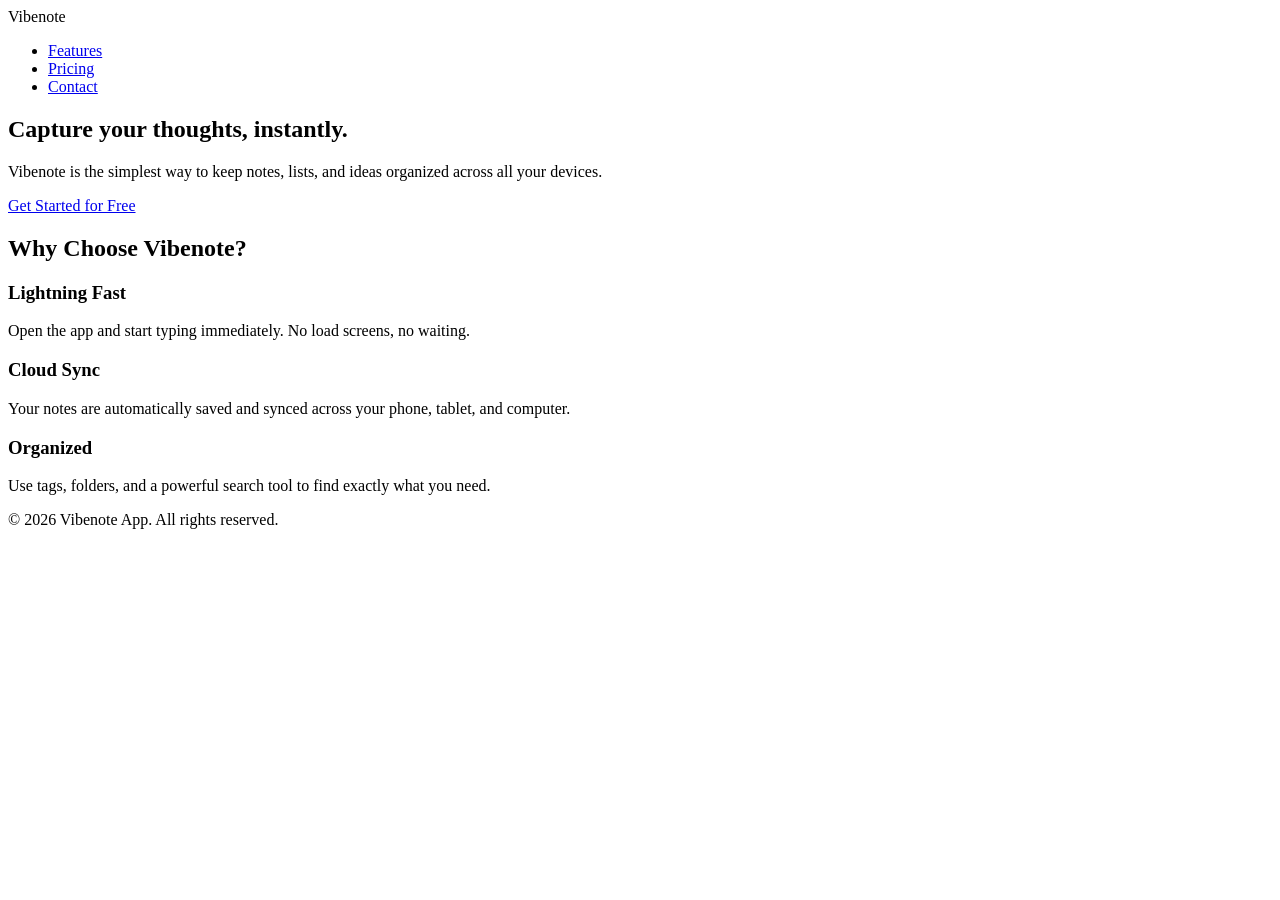
==== index.html @ c0d6f936 "Create index.html" ====
<!DOCTYPE html>
<html lang="en">
<head>
    <meta charset="UTF-8">
    <meta name="viewport" content="width=device-width, initial-scale=1.0">
    <title>Vibenote - The Best Notes App</title>
    <link rel="stylesheet" href="styles.css">
</head>
<body>

    <header>
        <div class="logo">Vibenote</div>
        <nav>
            <ul>
                <li><a href="#features">Features</a></li>
                <li><a href="#pricing">Pricing</a></li>
                <li><a href="#contact">Contact</a></li>
            </ul>
        </nav>
    </header>

    <section class="hero">
        <div class="hero-content">
            <h1>Capture your thoughts, instantly.</h1>
            <p>Vibenote is the simplest way to keep notes, lists, and ideas organized across all your devices.</p>
            <a href="#" class="cta-button">Get Started for Free</a>
        </div>
    </section>

    <section id="features" class="features">
        <h2>Why Choose Vibenote?</h2>
        <div class="feature-grid">
            <div class="feature-card">
                <h3>Lightning Fast</h3>
                <p>Open the app and start typing immediately. No load screens, no waiting.</p>
            </div>
            <div class="feature-card">
                <h3>Cloud Sync</h3>
                <p>Your notes are automatically saved and synced across your phone, tablet, and computer.</p>
            </div>
            <div class="feature-card">
                <h3>Organized</h3>
                <p>Use tags, folders, and a powerful search tool to find exactly what you need.</p>
            </div>
        </div>
    </section>

    <footer>
        <p>&copy; 2026 Vibenote App. All rights reserved.</p>
    </footer>

</body>
</html>
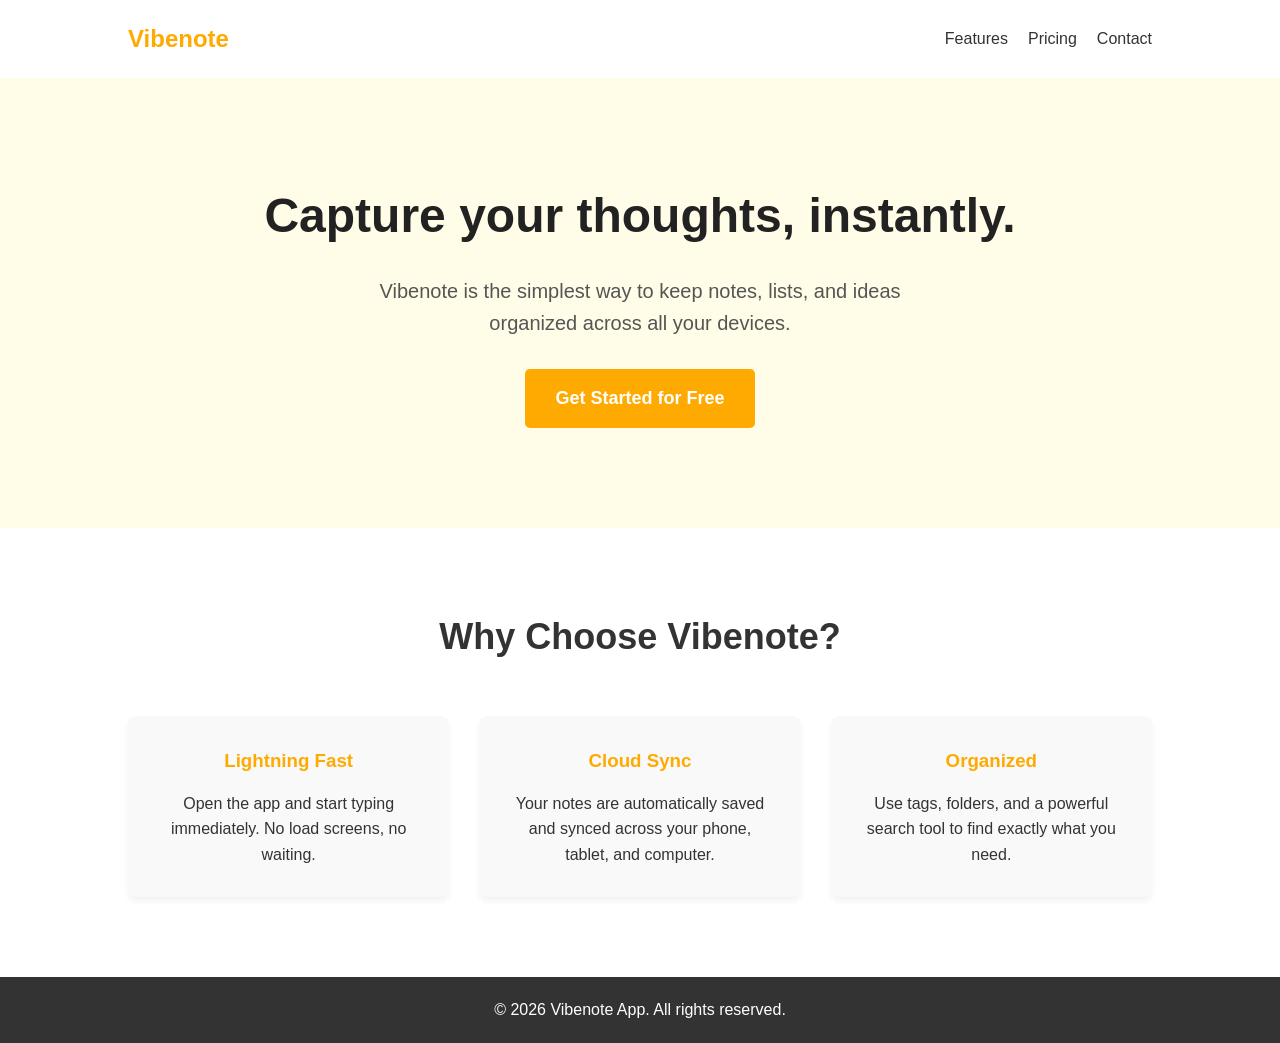
==== commit 4bb0401e: "Update index.html" ====
--- a/index.html
+++ b/index.html
@@ -23,7 +23,7 @@
         <div class="hero-content">
             <h1>Capture your thoughts, instantly.</h1>
             <p>Vibenote is the simplest way to keep notes, lists, and ideas organized across all your devices.</p>
-            <a href="#" class="cta-button">Get Started for Free</a>
+            <a href="vibenoteweb.github.io/app.html" class="cta-button">Get Started for Free</a>
         </div>
     </section>
 
--- a/styles.css
+++ b/styles.css
@@ -0,0 +1,132 @@
+/* General Reset and Base Styles */
+* {
+    margin: 0;
+    padding: 0;
+    box-sizing: border-box;
+}
+
+body {
+    font-family: 'Segoe UI', Tahoma, Geneva, Verdana, sans-serif;
+    line-height: 1.6;
+    color: #333;
+    background-color: #f9f9f9;
+}
+
+/* Header Styling */
+header {
+    display: flex;
+    justify-content: space-between;
+    align-items: center;
+    padding: 20px 10%;
+    background-color: #ffffff;
+    box-shadow: 0 2px 5px rgba(0,0,0,0.1);
+}
+
+.logo {
+    font-size: 24px;
+    font-weight: bold;
+    color: #ffaa00; /* A nice note-pad yellow/orange */
+}
+
+nav ul {
+    list-style: none;
+    display: flex;
+    gap: 20px;
+}
+
+nav a {
+    text-decoration: none;
+    color: #333;
+    font-weight: 500;
+}
+
+nav a:hover {
+    color: #ffaa00;
+}
+
+/* Hero Section Styling */
+.hero {
+    background-color: #fffde7; /* Light yellow background */
+    padding: 100px 10%;
+    text-align: center;
+}
+
+.hero h1 {
+    font-size: 48px;
+    margin-bottom: 20px;
+    color: #222;
+}
+
+.hero p {
+    font-size: 20px;
+    color: #555;
+    margin-bottom: 30px;
+    max-width: 600px;
+    margin-left: auto;
+    margin-right: auto;
+}
+
+.cta-button {
+    display: inline-block;
+    padding: 15px 30px;
+    background-color: #ffaa00;
+    color: white;
+    text-decoration: none;
+    font-size: 18px;
+    border-radius: 5px;
+    font-weight: bold;
+    transition: background-color 0.3s;
+}
+
+.cta-button:hover {
+    background-color: #e69900;
+}
+
+/* Features Section Styling */
+.features {
+    padding: 80px 10%;
+    text-align: center;
+    background-color: #ffffff;
+}
+
+.features h2 {
+    font-size: 36px;
+    margin-bottom: 50px;
+}
+
+.feature-grid {
+    display: flex;
+    justify-content: space-between;
+    gap: 30px;
+}
+
+.feature-card {
+    background-color: #f9f9f9;
+    padding: 30px;
+    border-radius: 8px;
+    flex: 1;
+    box-shadow: 0 4px 6px rgba(0,0,0,0.05);
+}
+
+.feature-card h3 {
+    margin-bottom: 15px;
+    color: #ffaa00;
+}
+
+/* Footer Styling */
+footer {
+    text-align: center;
+    padding: 20px;
+    background-color: #333;
+    color: #fff;
+}
+
+/* Simple Mobile Responsiveness */
+@media (max-width: 768px) {
+    .feature-grid {
+        flex-direction: column;
+    }
+    .hero h1 {
+        font-size: 36px;
+    }
+}
